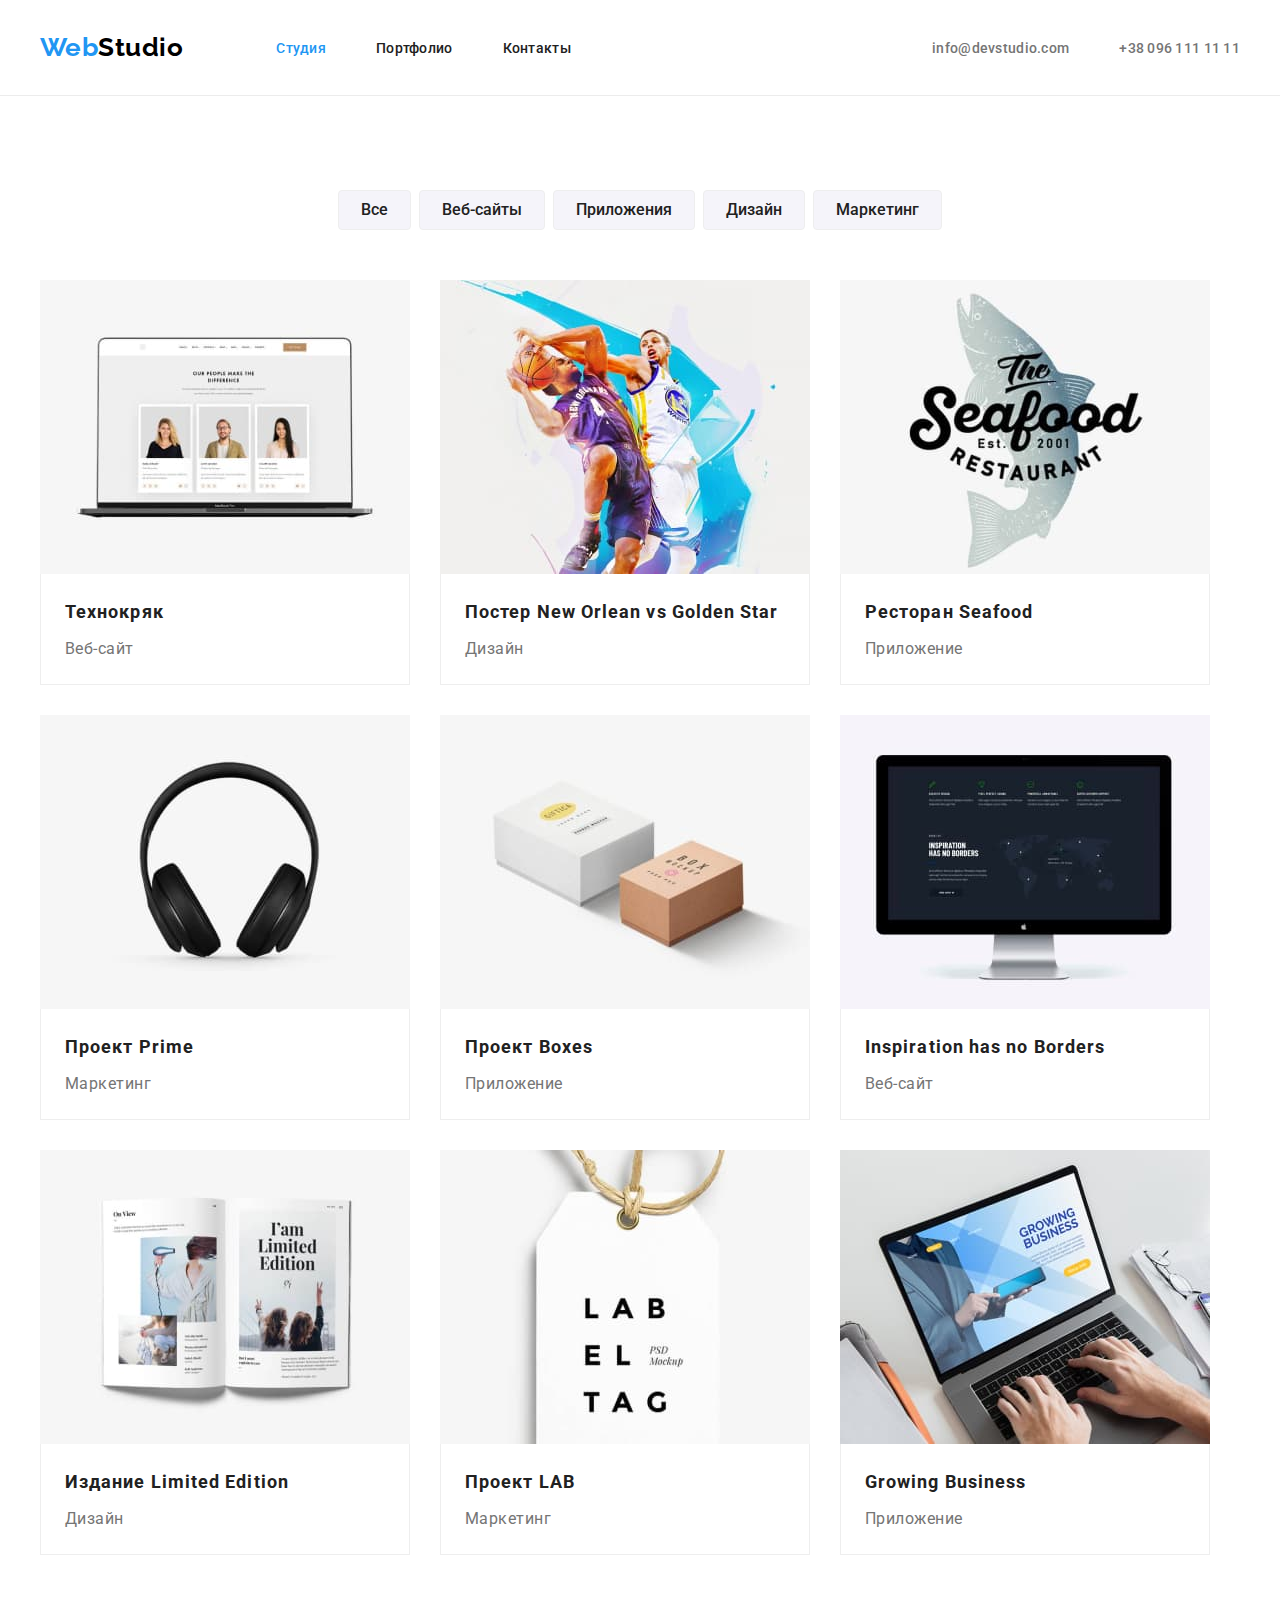
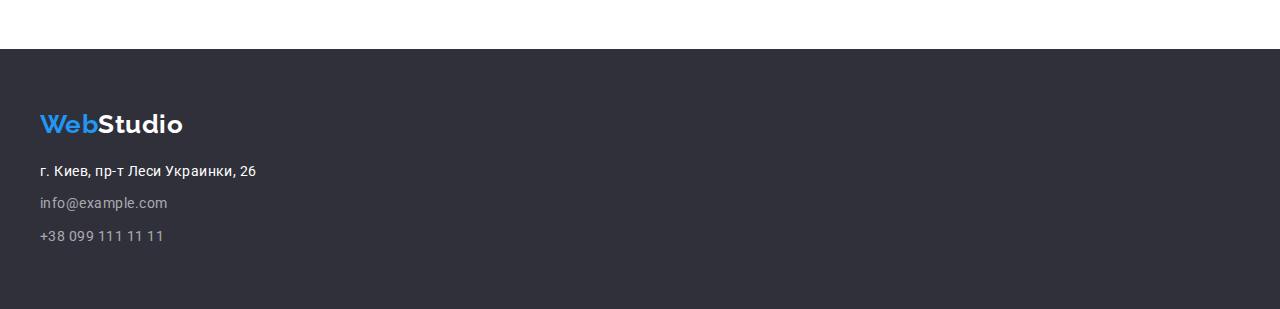
==== portfolio.html @ 452b4c38 "start" ====
<!DOCTYPE html>
<html lang="ru">

<head>
    <meta charset="UTF-8">
    <meta http-equiv="X-UA-Compatible" content="IE=edge">
    <meta name="viewport" content="width=device-width, initial-scale=1.0">
    <title>Портфолио</title>

    <link rel="preconnect" href="https://fonts.googleapis.com">
    <link rel="preconnect" href="https://fonts.gstatic.com" crossorigin>
    <link
        href="https://fonts.googleapis.com/css2?family=Oleo+Script&family=Raleway:wght@700&family=Roboto:wght@400;500;700;900&display=swap"
        rel="stylesheet">
    <link rel="stylesheet" href="https://cdnjs.cloudflare.com/ajax/libs/modern-normalize/1.1.0/modern-normalize.min.css"
        integrity="sha512-wpPYUAdjBVSE4KJnH1VR1HeZfpl1ub8YT/NKx4PuQ5NmX2tKuGu6U/JRp5y+Y8XG2tV+wKQpNHVUX03MfMFn9Q=="
        crossorigin="anonymous" referrerpolicy="no-referrer" />
    <link rel="stylesheet" href="./css/style.css" />
</head>

<body>
    <header class="header">
        <!--Навигация-->
        <div class="container-header wrapper">
            <div class="main-nav">
                <nav class="site-nav">
                    <a href="./index.html" class="header-logo link">
                        Web<span class="header-brand">Studio</span>
                    </a>
                    <ul class="header-nav list">
                        <li class="header-list">
                            <a href="./index.html" class="header-link link current">Студия</a>
                        </li>
                        <li class="header-list">
                            <a href="./portfolio.html" class="header-link link">Портфолио</a>
                        </li>
                        <li class="header-list">
                            <a href="" class="header-link">Контакты</a>
                        </li>
                    </ul>

                </nav>
            </div>

            <div class="contact-links">
                <ul class="list-link list">
                    <li class="link-item">
                        <a href="mailtu:info@devstudio.com" class="contact link" target="_blank">info@devstudio.com</a>
                    </li>
                    <li class="link-item">
                        <a href="tel:+380961111111" class="contact link">+38 096 111 11 11</a>
                    </li>
                </ul>
            </div>
        </div>
    </header>
    <main>
        <!--фильтр-->
        <section class="filter section">
            <!--<h1 class="filter-title">Портфолио</h1>-->
            <div class="wrapper">
                <ul class="filter-list list">
                    <li class="filter-item">
                        <button type="button" class="filter-buttom">Все</button>
                    </li>
                    <li class="filter-item">
                        <button type="button" class="filter-buttom">Веб-сайты</button>
                    </li>
                    <li class="filter-item">
                        <button type="button" class="filter-buttom">Приложения</button>
                    </li>
                    <li class="filter-item">
                        <button type="button" class="filter-buttom">Дизайн</button>
                    </li>
                    <li class="filter-item">
                        <button type="button" class="filter-buttom">Маркетинг</button>
                    </li>
                </ul>
               
                    <ul class="filter-img list">
                        <li class="filter-item">
                            <img class="filter-images" src="./images/tehnokrjak.jpg" alt="страничка сайта в ноутбуке"
                                width="370" height="294">
                                <div class="filter-img-text">
                            <h2 class="button-title">Технокряк</h2>
                            <p class="button-text">Веб-сайт</p>
                            </div>
                        </li>
                        <li class="filter-item">
                            <img class="filter-images" src="./images/poster.jpg" alt="два футболиста играют мячем"
                                width="370" height="294">
                                <div class="filter-img-text">
                            <h2 class="button-title">Постер New Orlean vs Golden Star</h2>
                            <p class="button-text">Дизайн</p>
                            </div>
                        </li>
                        <li class="filter-item">
                            <img class="filter-images" src="./images/restaurant.jpg" alt="логотип ресторана" width="370"
                                height="294">
                                <div class="filter-img-text">
                            <h2 class="button-title">Ресторан Seafood</h2>
                            <p class="button-text">Приложение</p>
                            </div>
                        </li>
                        <li class="filter-item">
                            <img class="filter-images" src="./images/prime.jpg" alt="наушники" width="370" height="294">
                            <div class="filter-img-text">
                            <h2 class="button-title">Проект Prime</h2>
                            <p class="button-text">Маркетинг</p>
                            </div>
                        </li>
                        <li class="filter-item">
                            <img class="filter-images" src="./images/boxes.jpg" alt="две коробочки" width="370"
                                height="294"> <div class="filter-img-text">
                            <h2 class="button-title">Проект Boxes</h2>
                            <p class="button-text">Приложение</p>
                            </div>
                        </li>
                        <li class="filter-item">
                            <img class="filter-images" src="./images/inspiration.jpg" alt="страница сайта на мониторе"
                                width="370" height="294"> <div class="filter-img-text">
                            <h2 class="button-title">Inspiration has no Borders</h2>
                            <p class="button-text">Веб-сайт</p>
                            </div>
                        </li>
                        <li class="filter-item">
                            <img class="filter-images" src="./images/editions.jpg" alt="открытый журнал" width="370"
                                height="294"> <div class="filter-img-text">
                            <h2 class="button-title">Издание Limited Edition</h2>
                            <p class="button-text">Дизайн</p>
                            </div>
                        </li>
                        <li class="filter-item">
                            <img class="filter-images" src="./images/lab.jpg" alt="лейба поэкта лаб" width="370"
                                height="294"> <div class="filter-img-text">
                            <h2 class="button-title">Проект LAB</h2>
                            <p class="button-text">Маркетинг</p>
                            </div>
                        </li>
                        <li class="filter-item">
                            <img class="filter-images" src="./images/business.jpg" alt="приложение на экране ноутбука"
                                width="370" height="294"> <div class="filter-img-text">
                            <h2 class="button-title">Growing Business</h2>
                            <p class="button-text">Приложение</p>
                            </div>
                        </li>
                    </ul>
                
            </div>
        </section>
    </main>
    <footer class="footer">
    
        <div class="wrapper">
    
            <a href="./index.html" class="footer-logo link">
                Web<span class="footer-brand">Studio</span>
            </a>
            <address>
                <ul class="footer-list list">
                    <li class="list-item">
                        <a href="https://goo.gl/maps/PEtUD6FRup9HMeJw8" class="footer-link-map link" target="_blank"
                            rel="nofollow  noopener  noreferrer"> г. Киев, пр-т Леси Украинки, 26</a>
                    </li>
                    <li class="list-item">
                        <a href="mailtu:info@example.com" class="footer-link link">info@example.com</a>
                    </li>
                    <li class="list-item">
                        <a href="tel:+380991111111" class="footer-link link">+38 099 111 11 11</a>
                    </li>
                </ul>
            </address>
        </div>
    
    </footer>
</body>

</html>
---- css/style.css ----
:root {
  --brand-color: #2196f3;
  --basc-text-color: #757575;
  --black-color: #212121;
  --wite-color: #ffffff;
  --light-black-color: #2f303a;
  --logo-text-color: #000000;
  --secondary-fill-color: #f5f4fa;
  --background-portfolio-color: #e5e5e5;
  --secondary-text-color: rgba(255, 255, 255, 0.6);
  --button-color: #188ce8;
  --button-portfolio-fill: #f5f4fa;
  --borders-line: #ececec;
  --border-line-img: #eeeeee;
  --card-set-get: 30px;
}

/*   reset  */
body {
  margin: 0px;
  color: var(--basc-text-color);
  font-family: Roboto, sans-serif;
  letter-spacing: 0.03em;
}

h1,
h2,
h3,
h4,
h5,
h6,
p {
  margin-top: 0px;
  margin-bottom: 0px;
}

ul,
ol {
  margin-top: 0px;
  margin-bottom: 0px;
  padding-left: 0px;
}

img {
  display: block;
}

.list {
  list-style-type: none;
}
.link {
  text-decoration: none;
}

/*  header  */

.wrapper {
  width: 1200px;
  padding-right: 15px;
  padding-left: 15px;
  margin-right: auto;
  margin-left: auto;
}

.section {
  padding-top: 94px;
  padding-bottom: 94px;
}

/* current */
.header-nav .header-link.current {
  color: var(--brand-color);
}
.header-list .header-link.current {
  color: var(--brand-color);
}

/* logo */
.header-logo,
.footer-logo {
  color: var(--brand-color);
  font-family: Raleway, sans-serif;
  font-weight: bold;
  font-size: 26px;
  line-height: 1.19;
}

.header-logo {
  margin-right: 93px;
}

.footer-brand {
  color: var(--wite-color);
}

.header-brand {
  color: var(--logo-text-color);
  font-family: Raleway, sans-serif;
}

/* link*/

.main-nav {
  display: flex;
  align-items: center;

  margin-right: auto;
}

.header-nav {
  display: flex;
}

.header {
  padding-top: 32px;
  padding-bottom: 32px;
  border-bottom: 1px solid #ececec;
}

.container-header {
  display: flex;
  align-items: center;
}

.header-nav .header-list:not(:last-child) {
  margin-right: 50px;
}

.contact-links {
  display: flex;
  margin-left: auto;
}

.list-link .link-item + .link-item {
  margin-left: 50px;
}

.list-link {
  display: flex;
  margin-left: auto;
}

.header-link {
  color: var(--black-color);
  text-decoration: none;
  font-weight: 500;
  font-size: 14px;
  line-height: 1.14;
  letter-spacing: 0.02em;
}

.contact {
  color: inherit;
  list-style-type: none;
  font-weight: 500;
  font-size: 14px;
  line-height: 16px;
  letter-spacing: 0.02em;
}

.site-nav {
  display: flex;
  align-items: center;
}

.header-link:hover,
.header-link:focus,
.header-link:active,
.contact:hover,
.contact:focus {
  color: var(--brand-color);
}

/* team  */

/*button*/
.button {
  font-family: inherit;
  color: var(--wite-color);
  background-color: var(--brand-color);
  cursor: pointer;
  font-weight: 700;
  font-size: 16px;
  line-height: 1.87;
  letter-spacing: 0.06em;
  display: inline-block;
  border-radius: 4px;
  padding: 10px 20px;
  min-width: 200px;
  text-align: center;
}

.button:hover {
  background-color: var(--button-color);
}
/*hero*/
.hero-title {
  margin-top: 0px;
  margin-bottom: 30px;

  color: var(--wite-color);
  font-style: normal;
  text-transform: uppercase;
  font-weight: 900;
  font-size: 44px;
  line-height: 1.36;
  letter-spacing: 0.06em;
}

.hero {
  text-align: center;
  padding-top: 200px;
  padding-bottom: 200px;
  background-color: var(--light-black-color);
}

/* publicity */

.publicity-caption {
  margin-top: 0px;
  margin-bottom: 10px;
  color: var(--black-color);
  text-transform: uppercase;
  font-weight: 700;
  font-size: 14px;
  line-height: 1.14;
}

.publicity-text {
  color: var(--basc-text-color);
  font-weight: 400;
  font-size: 14px;
  line-height: 1.71;
  margin-top: 0px;
  box-sizing: border-box;
}

.publicity-list .publicity-item {
  flex-basis: calc(100%-4 * 30 / 4);
}

.publicity-list {
  display: flex;
  justify-content: space-between;
}
.publicity-item:not(:last-child) {
  margin-right: 30px;
}
.publicity-item {
  width: 270px;
}

.publicity .publicity-list {
  margin-left: auto;
  margin-right: auto;
}

.works-images {
  display: flex;
  justify-content: space-between;
}

.works {
  padding-top: 0px;
}

.work-item {
  flex-basis: calc(100%-3 * 30px / 3);
}

/* team */

.works-title,
.team-title {
  margin-top: 0px;
  margin-bottom: 50px;
  color: var(--black-color);
  font-weight: 700;
  font-size: 36px;
  line-height: 1.17;
  text-align: center;
}

.team {
  background-color: var(--secondary-fill-color);
}

.team-list {
  display: flex;
  flex-wrap: wrap;
  margin-left: -30px;
}

.team-images:not(:nth-child(4n)) {
  margin-right: 30px;
}
.team-images:not(:nth-last-child(-n + 4)) {
  margin-bottom: 30px;
}

.team-images {
  border-radius: 0px 0px 4px 4px;
  box-shadow: 0px 1px 3px rgba(0, 0, 0, 0.12), 0px 1px 1px rgba(0, 0, 0, 0.14),
    0px 2px 1px rgba(0, 0, 0, 0.2);
  background-color: var(--wite-color);
  margin-right: 30px;
  flex-basis: calc(100%-4 * 30px) / 4;
}

.team-img {
  margin-top: 0px;
}

.team-imagest-text {
  padding-top: 30px;
  padding-bottom: 30px;
}

.team-item {
  margin-top: 0px;
  margin-bottom: 10px;
  color: var(--black-color);
  font-weight: 500;
  font-size: 16px;
  line-height: 1.19;
  text-align: center;
}

.team-text {
  font-weight: 400;
  font-size: 16px;
  line-height: 1.19;
  text-align: center;
}

/* footer */

.footer {
  padding-top: 60px;
  padding-bottom: 60px;
  background-color: var(--light-black-color);
  color: var(--wite-color);
}

.footer-link {
  color: var(--secondary-text-color);
  text-decoration: none;
  font-weight: 400;
  font-size: 14px;
  line-height: 1.71;
}

.footer-list {
  font-style: normal;
}

.list-item:not(:last-child) {
  margin-bottom: 9px;
}

.footer-logo {
  display: block;
  margin-bottom: 20px;
}

.footer-link-map {
  color: var(--wite-color);
  text-decoration: none;
  font-weight: 400;
  font-size: 14px;
  line-height: 1.71;
}

.footer-link-map:focus,
.footer-link-map:hover,
.footer-link:hover,
.footer-link:focus {
  color: var(--brand-color);
}

/* buttons */

.filter-buttom {
  display: inline-block;
  border: 1px solid #eeeeee;
  border-radius: 4px;
  padding: 6px 22px;
  background-color: var(--button-portfolio-fill);
  color: var(--black-color);
  cursor: pointer;
  font-family: inherit;
  font-weight: 500;
  font-size: 16px;
  line-height: 1.62;
}

.filter-buttom:hover {
  background-color: var(--brand-color);
  color: var(--wite-color);
}

.filter-list {
  display: flex;
  justify-content: center;
  margin-bottom: 50px;
}

.filter-list .filter-item + .filter-item {
  margin-left: 8px;
}

.filter-item {
  background-color: var(--wite-color);
}

.filter-img-text {
  padding: 20px 24px;
  border-left: 1px solid var(--border-line-img);
  border-bottom: 1px solid var(--border-line-img);
  border-right: 1px solid var(--border-line-img);
}

.filter-img {
  display: flex;
  flex-wrap: wrap;
}

.filter-img > .filter-item:not(:nth-child(3n)) {
  margin-right: 30px;
}

.filter-img > .filter-item:not(:nth-last-child(-n + 3)) {
  margin-bottom: 30px;
}

.filter-img > .filter-item {
  flex-basis: calc(100%-3 * 30) / 3;
}

.button-title {
  color: var(--black-color);
  font-weight: 700;
  font-size: 18px;
  line-height: 2;
  letter-spacing: 0.06em;
  margin-bottom: 4px;
}

.button-text {
  font-weight: 400;
  font-size: 16px;
  line-height: 1.87;
}
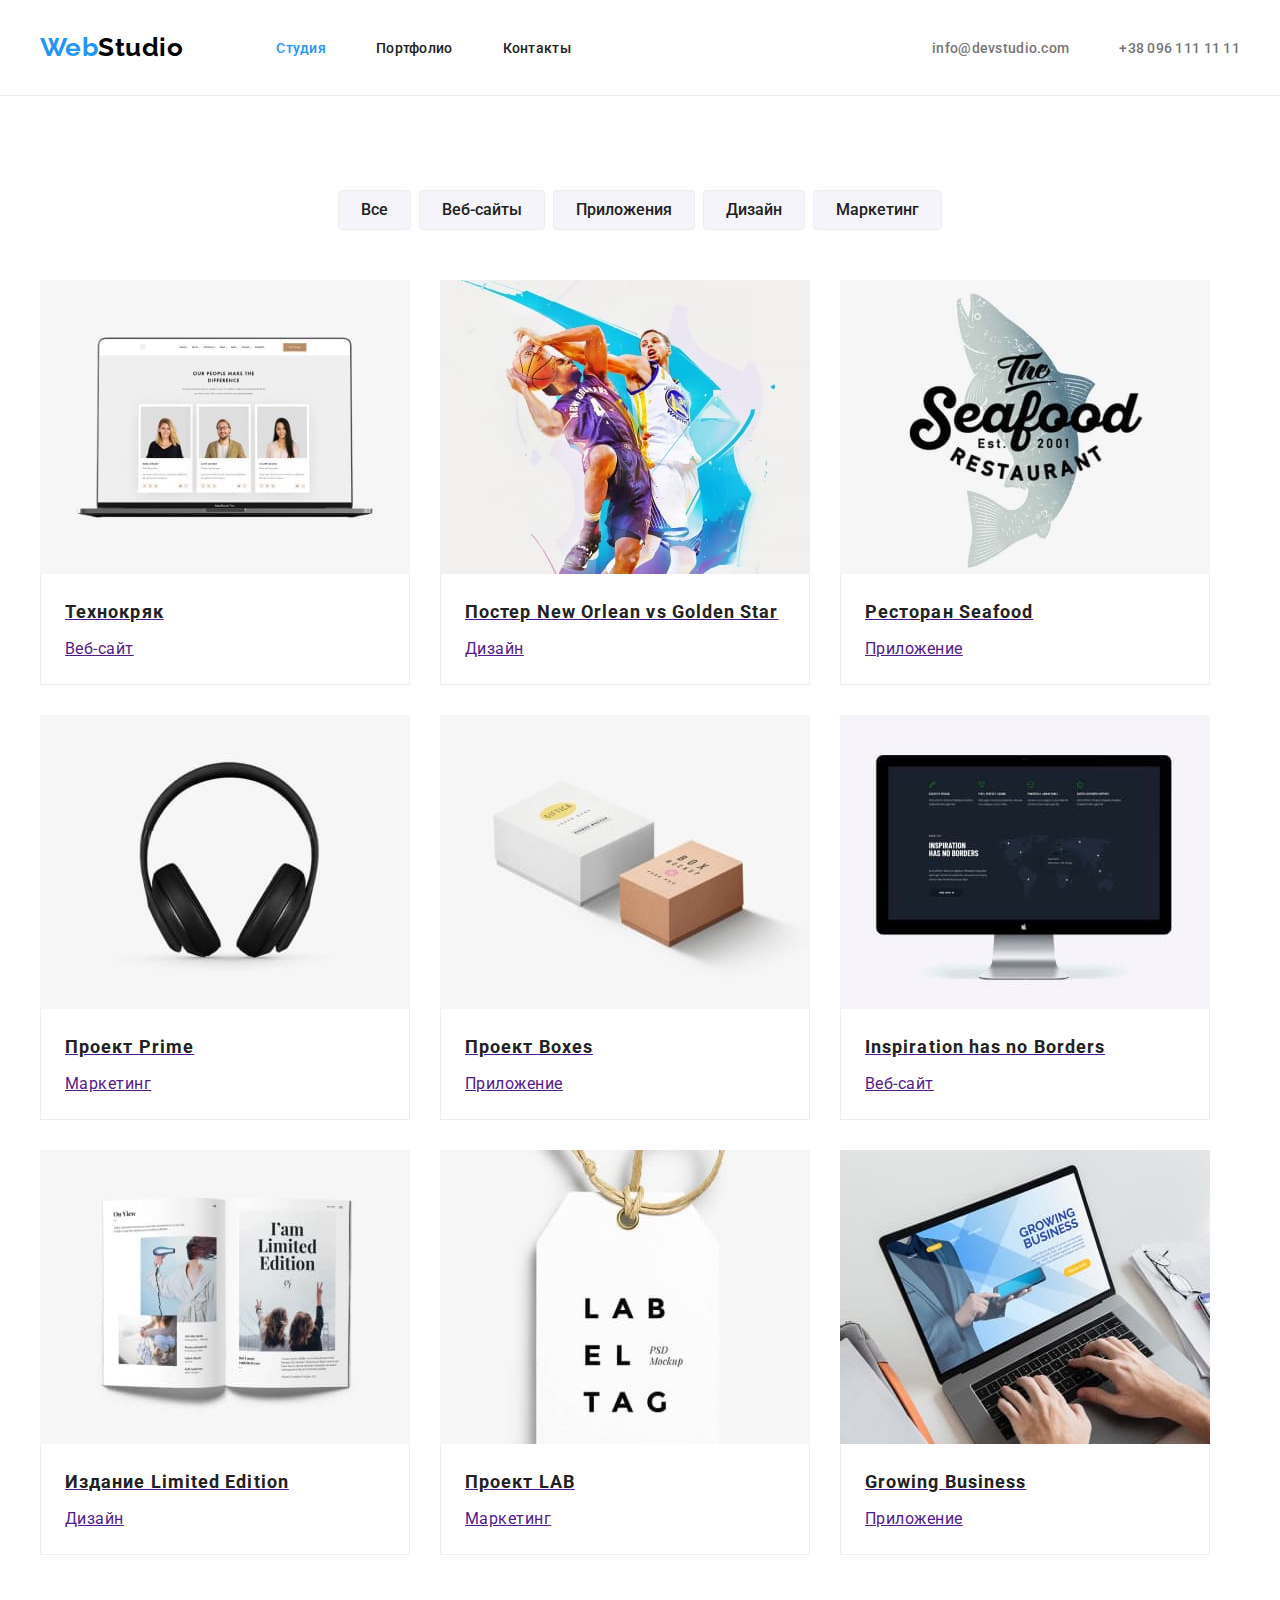
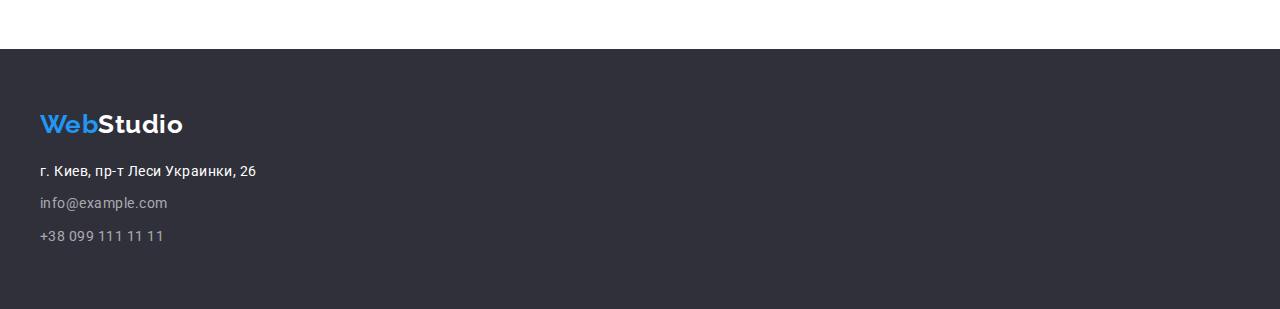
==== commit 99ac8fd5: "add" ====
--- a/portfolio.html
+++ b/portfolio.html
@@ -79,70 +79,88 @@
                
                     <ul class="filter-img list">
                         <li class="filter-item">
+                            <a href="" class="flt-imail">
                             <img class="filter-images" src="./images/tehnokrjak.jpg" alt="страничка сайта в ноутбуке"
                                 width="370" height="294">
                                 <div class="filter-img-text">
                             <h2 class="button-title">Технокряк</h2>
                             <p class="button-text">Веб-сайт</p>
                             </div>
+                            </a>
                         </li>
                         <li class="filter-item">
+                            <a href="" class="flt-imail">
                             <img class="filter-images" src="./images/poster.jpg" alt="два футболиста играют мячем"
                                 width="370" height="294">
                                 <div class="filter-img-text">
                             <h2 class="button-title">Постер New Orlean vs Golden Star</h2>
                             <p class="button-text">Дизайн</p>
                             </div>
+                            </a>
                         </li>
                         <li class="filter-item">
+                            <a href="" class="flt-imail">
                             <img class="filter-images" src="./images/restaurant.jpg" alt="логотип ресторана" width="370"
                                 height="294">
                                 <div class="filter-img-text">
                             <h2 class="button-title">Ресторан Seafood</h2>
                             <p class="button-text">Приложение</p>
                             </div>
+                            </a>
                         </li>
                         <li class="filter-item">
+                            <a href="" class="flt-imail">
                             <img class="filter-images" src="./images/prime.jpg" alt="наушники" width="370" height="294">
                             <div class="filter-img-text">
                             <h2 class="button-title">Проект Prime</h2>
                             <p class="button-text">Маркетинг</p>
                             </div>
+                            </a>
                         </li>
                         <li class="filter-item">
+                            <a href="" class="flt-imail">
                             <img class="filter-images" src="./images/boxes.jpg" alt="две коробочки" width="370"
                                 height="294"> <div class="filter-img-text">
                             <h2 class="button-title">Проект Boxes</h2>
                             <p class="button-text">Приложение</p>
                             </div>
+                            </a>
                         </li>
                         <li class="filter-item">
+                            <a href="" class="flt-imail">
                             <img class="filter-images" src="./images/inspiration.jpg" alt="страница сайта на мониторе"
                                 width="370" height="294"> <div class="filter-img-text">
                             <h2 class="button-title">Inspiration has no Borders</h2>
                             <p class="button-text">Веб-сайт</p>
                             </div>
+                            </a>
                         </li>
                         <li class="filter-item">
+                            <a href="" class="flt-imail">
                             <img class="filter-images" src="./images/editions.jpg" alt="открытый журнал" width="370"
                                 height="294"> <div class="filter-img-text">
                             <h2 class="button-title">Издание Limited Edition</h2>
                             <p class="button-text">Дизайн</p>
                             </div>
+                            </a>
                         </li>
                         <li class="filter-item">
+                            <a href="" class="flt-imail">
                             <img class="filter-images" src="./images/lab.jpg" alt="лейба поэкта лаб" width="370"
                                 height="294"> <div class="filter-img-text">
                             <h2 class="button-title">Проект LAB</h2>
                             <p class="button-text">Маркетинг</p>
                             </div>
+                            </a>
                         </li>
                         <li class="filter-item">
+                            <a href="" class="flt-imail">
                             <img class="filter-images" src="./images/business.jpg" alt="приложение на экране ноутбука"
                                 width="370" height="294"> <div class="filter-img-text">
                             <h2 class="button-title">Growing Business</h2>
                             <p class="button-text">Приложение</p>
                             </div>
+                            </a>
                         </li>
                     </ul>
                 
--- a/css/style.css
+++ b/css/style.css
@@ -13,6 +13,9 @@
   --borders-line: #ececec;
   --border-line-img: #eeeeee;
   --card-set-get: 30px;
+  --img-overlay-color: rgba(47, 48, 58, 0.4);
+  --hero-bg-color: #c4c4c4;
+  --border-klient-color: rgba(175, 177, 184, 1);
 }
 
 /*   reset  */
@@ -51,8 +54,17 @@
 .link {
   text-decoration: none;
 }
-
-/*  header  */
+/* Скрытый заголовок */
+.visually-hidden {
+  position: absolute;
+  width: 1px;
+  height: 1px;
+  margin: -1px;
+  padding: 0;
+  overflow: hidden;
+  border: 0;
+  clip: rect(0 0 0 0);
+}
 
 .wrapper {
   width: 1200px;
@@ -66,6 +78,7 @@
   padding-top: 94px;
   padding-bottom: 94px;
 }
+/*  header  */
 
 /* current */
 .header-nav .header-link.current {
@@ -133,6 +146,25 @@
 
 .list-link .link-item + .link-item {
   margin-left: 50px;
+}
+
+.link-icon {
+  fill: var(--basc-text-color);
+  margin-right: 10px;
+}
+
+.contact:hover .link-icon {
+  fill: var(--brand-color);
+}
+
+.imail {
+  width: 16px;
+  height: 12px;
+}
+
+.smartphone {
+  width: 10px;
+  height: 16px;
 }
 
 .list-link {
@@ -214,6 +246,21 @@
   background-color: var(--light-black-color);
 }
 
+.background {
+  height: 600px;
+  max-width: 1600px;
+  margin-left: auto;
+  margin-right: auto;
+  background-color: var(--hero-bg-color);
+  background-image: linear-gradient(
+      var(--img-overlay-color),
+      var(--img-overlay-color)
+    ),
+    url("../images/background-img.jpg");
+  background-repeat: no-repeat;
+  background-size: cover;
+}
+
 /* publicity */
 
 .publicity-caption {
@@ -241,8 +288,16 @@
 
 .publicity-list {
   display: flex;
+
   justify-content: space-between;
 }
+
+.publicity-list .publicity-item {
+  display: inline-block;
+  width: 270px;
+  height: 120px;
+}
+
 .publicity-item:not(:last-child) {
   margin-right: 30px;
 }
@@ -255,6 +310,11 @@
   margin-right: auto;
 }
 
+.publicity-icon {
+  max-width: 70px;
+  max-height: 70px;
+}
+
 .works-images {
   display: flex;
   justify-content: space-between;
@@ -271,6 +331,7 @@
 /* team */
 
 .works-title,
+.klients-title,
 .team-title {
   margin-top: 0px;
   margin-bottom: 50px;
@@ -325,12 +386,26 @@
   line-height: 1.19;
   text-align: center;
 }
+.team-contacts {
+  display: flex;
+  justify-content: center;
+}
 
 .team-text {
   font-weight: 400;
   font-size: 16px;
   line-height: 1.19;
   text-align: center;
+  margin-bottom: 16px;
+}
+
+.team-contact {
+  display: flex;
+  background-position: 50% 50%;
+}
+
+.team-contact:not(:last-child) {
+  margin-right: 16px;
 }
 
 /* footer */
@@ -361,6 +436,10 @@
 .footer-logo {
   display: block;
   margin-bottom: 20px;
+}
+.footer-imail {
+  display: flex;
+  align-items: baseline;
 }
 
 .footer-link-map {
@@ -420,6 +499,11 @@
   border-right: 1px solid var(--border-line-img);
 }
 
+.filter-img > .filter-item:hover {
+  box-shadow: 0px 1px 1px rgba(0, 0, 0, 0.12), 0px 4px 4px rgba(0, 0, 0, 0.06),
+    1px 4px 6px rgba(0, 0, 0, 0.16);
+}
+
 .filter-img {
   display: flex;
   flex-wrap: wrap;
@@ -451,3 +535,84 @@
   font-size: 16px;
   line-height: 1.87;
 }
+.klients-list {
+  display: flex;
+  margin-left: -30px;
+}
+.btn {
+  display: flex;
+  border: 1px solid var(--border-klient-color);
+  border-radius: 4px;
+  padding: 16px 32px;
+  color: var(--black-color);
+  cursor: pointer;
+  margin-right: 30px;
+}
+
+.btn:hover,
+.btn:focus {
+  border: 1px solid var(--brand-color);
+  color: var(--brand-color);
+}
+
+.communication {
+  display: flex;
+  background-position: center;
+  margin: auto auto;
+  width: 44px;
+  height: 44px;
+  cursor: pointer;
+  border: 1px solid transparent;
+  fill: currentColor;
+}
+
+.communication:focus,
+.communication:hover {
+  border: 1px solid black;
+  border-radius: 50%;
+  fill: var(--wite-color);
+}
+.team-imail {
+  display: flex;
+  width: 20px;
+  height: 20px;
+  background-repeat: no-repeat;
+  background-size: contain;
+}
+
+.klients-list {
+  display: flex;
+}
+
+.btn-klient {
+  display: flex;
+  cursor: pointer;
+  width: 170px;
+  height: 92;
+  border: 1px solid var(--border-klient-color);
+  border-radius: 4px;
+}
+
+.btn-klient:hover,
+.btn-klient:focus {
+  color: var(--brand-color);
+  border-color: var(--brand-color);
+}
+
+.communication-imail {
+  display: flex;
+  width: 106px;
+  height: 60px;
+  fill: var(--border-klient-color);
+  background-repeat: no-repeat;
+  background-size: contain;
+}
+
+.communication-imail:focus,
+.communication-imail:hover {
+  fill: var(--brand-color);
+}
+
+.relations {
+  display: flex;
+}
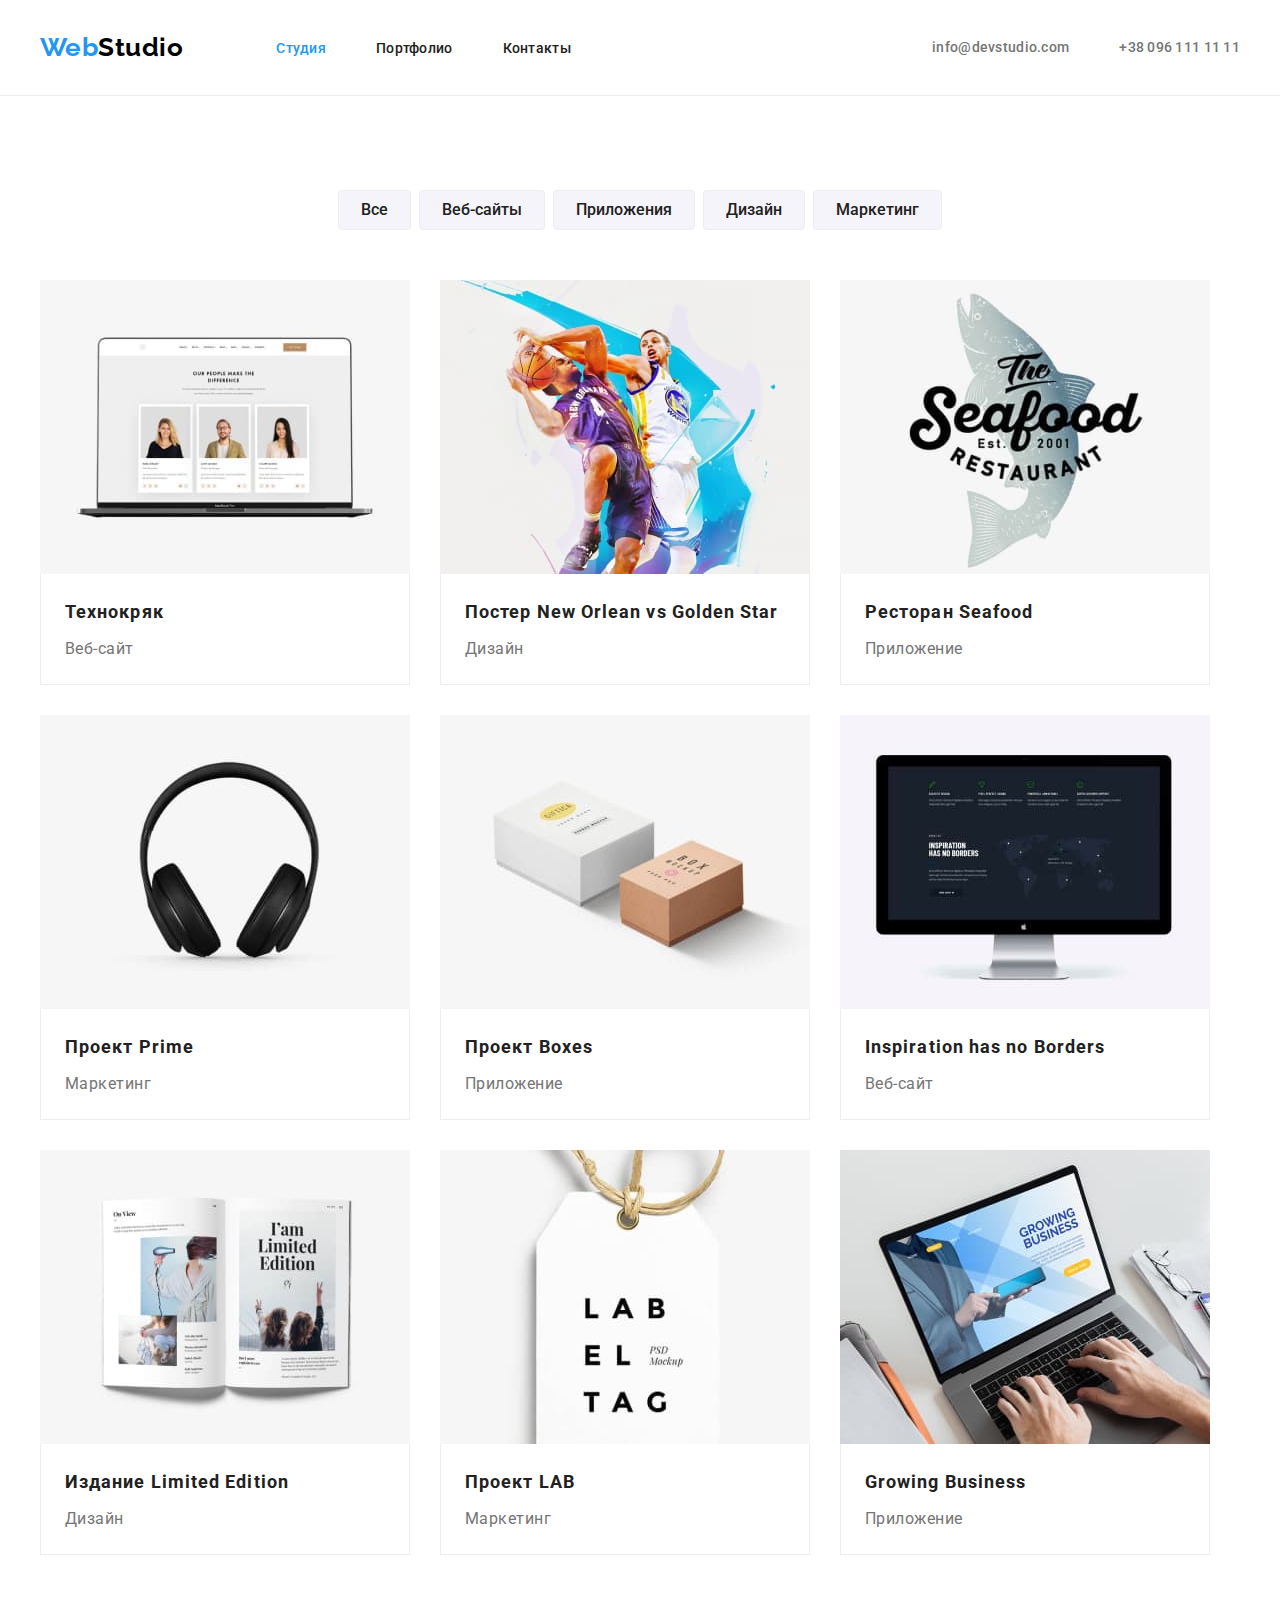
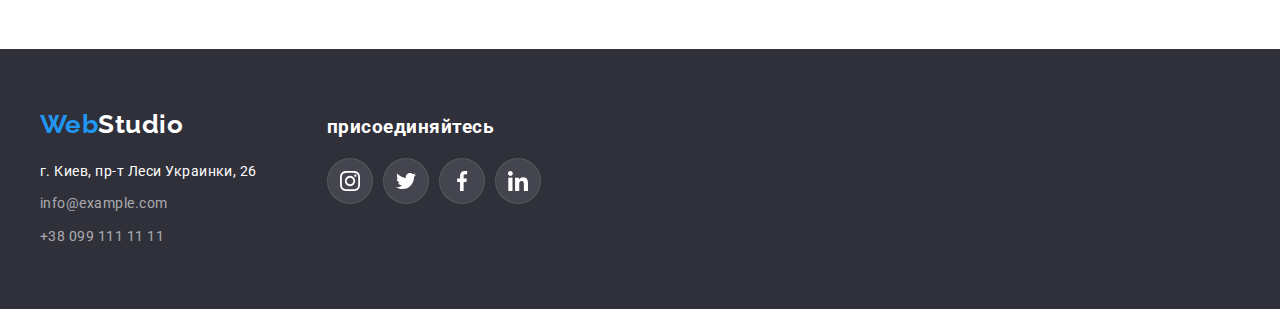
==== commit d6b9f2d2: "deletes some mistaces" ====
--- a/portfolio.html
+++ b/portfolio.html
@@ -57,7 +57,7 @@
     <main>
         <!--фильтр-->
         <section class="filter section">
-            <!--<h1 class="filter-title">Портфолио</h1>-->
+           <h1 class="filter-title visually-hidden">Портфолио</h1>
             <div class="wrapper">
                 <ul class="filter-list list">
                     <li class="filter-item">
@@ -79,7 +79,7 @@
                
                     <ul class="filter-img list">
                         <li class="filter-item">
-                            <a href="" class="flt-imail">
+                            <a href="" class="flt-imail link">
                             <img class="filter-images" src="./images/tehnokrjak.jpg" alt="страничка сайта в ноутбуке"
                                 width="370" height="294">
                                 <div class="filter-img-text">
@@ -89,7 +89,7 @@
                             </a>
                         </li>
                         <li class="filter-item">
-                            <a href="" class="flt-imail">
+                            <a href="" class="flt-imail link">
                             <img class="filter-images" src="./images/poster.jpg" alt="два футболиста играют мячем"
                                 width="370" height="294">
                                 <div class="filter-img-text">
@@ -99,7 +99,7 @@
                             </a>
                         </li>
                         <li class="filter-item">
-                            <a href="" class="flt-imail">
+                            <a href="" class="flt-imail link">
                             <img class="filter-images" src="./images/restaurant.jpg" alt="логотип ресторана" width="370"
                                 height="294">
                                 <div class="filter-img-text">
@@ -109,7 +109,7 @@
                             </a>
                         </li>
                         <li class="filter-item">
-                            <a href="" class="flt-imail">
+                            <a href="" class="flt-imail link">
                             <img class="filter-images" src="./images/prime.jpg" alt="наушники" width="370" height="294">
                             <div class="filter-img-text">
                             <h2 class="button-title">Проект Prime</h2>
@@ -118,7 +118,7 @@
                             </a>
                         </li>
                         <li class="filter-item">
-                            <a href="" class="flt-imail">
+                            <a href="" class="flt-imail link">
                             <img class="filter-images" src="./images/boxes.jpg" alt="две коробочки" width="370"
                                 height="294"> <div class="filter-img-text">
                             <h2 class="button-title">Проект Boxes</h2>
@@ -127,7 +127,7 @@
                             </a>
                         </li>
                         <li class="filter-item">
-                            <a href="" class="flt-imail">
+                            <a href="" class="flt-imail link">
                             <img class="filter-images" src="./images/inspiration.jpg" alt="страница сайта на мониторе"
                                 width="370" height="294"> <div class="filter-img-text">
                             <h2 class="button-title">Inspiration has no Borders</h2>
@@ -136,7 +136,7 @@
                             </a>
                         </li>
                         <li class="filter-item">
-                            <a href="" class="flt-imail">
+                            <a href="" class="flt-imail link">
                             <img class="filter-images" src="./images/editions.jpg" alt="открытый журнал" width="370"
                                 height="294"> <div class="filter-img-text">
                             <h2 class="button-title">Издание Limited Edition</h2>
@@ -145,7 +145,7 @@
                             </a>
                         </li>
                         <li class="filter-item">
-                            <a href="" class="flt-imail">
+                            <a href="" class="flt-imail link">
                             <img class="filter-images" src="./images/lab.jpg" alt="лейба поэкта лаб" width="370"
                                 height="294"> <div class="filter-img-text">
                             <h2 class="button-title">Проект LAB</h2>
@@ -154,7 +154,7 @@
                             </a>
                         </li>
                         <li class="filter-item">
-                            <a href="" class="flt-imail">
+                            <a href="" class="flt-imail link">
                             <img class="filter-images" src="./images/business.jpg" alt="приложение на экране ноутбука"
                                 width="370" height="294"> <div class="filter-img-text">
                             <h2 class="button-title">Growing Business</h2>
@@ -169,25 +169,59 @@
     </main>
     <footer class="footer">
     
-        <div class="wrapper">
-    
-            <a href="./index.html" class="footer-logo link">
-                Web<span class="footer-brand">Studio</span>
-            </a>
-            <address>
-                <ul class="footer-list list">
-                    <li class="list-item">
-                        <a href="https://goo.gl/maps/PEtUD6FRup9HMeJw8" class="footer-link-map link" target="_blank"
-                            rel="nofollow  noopener  noreferrer"> г. Киев, пр-т Леси Украинки, 26</a>
-                    </li>
-                    <li class="list-item">
-                        <a href="mailtu:info@example.com" class="footer-link link">info@example.com</a>
-                    </li>
-                    <li class="list-item">
-                        <a href="tel:+380991111111" class="footer-link link">+38 099 111 11 11</a>
-                    </li>
-                </ul>
-            </address>
+        <div class="wrapper relations">
+            <div class="footer-relations">
+                <a href="./index.html" class="footer-logo link">
+                    Web<span class="footer-brand">Studio</span>
+                </a>
+                <address>
+                    <ul class="footer-list list">
+                        <li class="list-item">
+                            <a href="https://goo.gl/maps/PEtUD6FRup9HMeJw8" class="footer-link-map link" target="_blank"
+                                rel="nofollow  noopener  noreferrer"> г. Киев, пр-т Леси Украинки, 26</a>
+                        </li>
+                        <li class="list-item">
+                            <a href="mailtu:info@example.com" class="footer-link link">info@example.com</a>
+                        </li>
+                        <li class="list-item">
+                            <a href="tel:+380991111111" class="footer-link link">+38 099 111 11 11</a>
+                        </li>
+                    </ul>
+                </address>
+            </div>
+            <div class="footer-div">
+                <h3 class="footer-headline">присоединяйтесь</h2>
+                    <ul class="footer-imail list">
+                        <li class="footer-imail-li">
+                            <a href="" class="ftr-imail-link">
+                                <svg class="ftr-imail-svg">
+                                    <use href="./images/sprite.svg#icon-instagram"></use>
+                                </svg>
+                            </a>
+                        </li>
+                        <li class="footer-imail-li">
+                            <a href="" class="ftr-imail-link">
+                                <svg class="ftr-imail-svg">
+                                    <use href="./images/sprite.svg#icon-twitter"></use>
+                                </svg>
+                            </a>
+                        </li>
+                        <li class="footer-imail-li">
+                            <a href="" class="ftr-imail-link">
+                                <svg class="ftr-imail-svg">
+                                    <use href="./images/sprite.svg#icon-facebook"></use>
+                                </svg>
+                            </a>
+                        </li>
+                        <li class="footer-imail-li">
+                            <a href="" class="ftr-imail-link">
+                                <svg class="ftr-imail-svg">
+                                    <use href="./images/sprite.svg#icon-linkedin"></use>
+                                </svg>
+                            </a>
+                        </li>
+                    </ul>
+            </div>
         </div>
     
     </footer>
--- a/css/style.css
+++ b/css/style.css
@@ -16,6 +16,7 @@
   --img-overlay-color: rgba(47, 48, 58, 0.4);
   --hero-bg-color: #c4c4c4;
   --border-klient-color: rgba(175, 177, 184, 1);
+  --link-color-in-footer: rgba(255, 255, 255, 0.1);
 }
 
 /*   reset  */
@@ -78,7 +79,7 @@
   padding-top: 94px;
   padding-bottom: 94px;
 }
-/*  header  */
+/*  header start */
 
 /* current */
 .header-nav .header-link.current {
@@ -152,7 +153,7 @@
   fill: var(--basc-text-color);
   margin-right: 10px;
 }
-
+.contact:focus .link-icon,
 .contact:hover .link-icon {
   fill: var(--brand-color);
 }
@@ -182,6 +183,8 @@
 }
 
 .contact {
+  display: flex;
+  align-items: center;
   color: inherit;
   list-style-type: none;
   font-weight: 500;
@@ -203,8 +206,43 @@
   color: var(--brand-color);
 }
 
-/* team  */
-
+/*header finish */
+
+/*hero start*/
+.hero-title {
+  margin-top: 0px;
+  margin-bottom: 30px;
+
+  color: var(--wite-color);
+  font-style: normal;
+  text-transform: uppercase;
+  font-weight: 900;
+  font-size: 44px;
+  line-height: 1.36;
+  letter-spacing: 0.06em;
+}
+
+.hero {
+  text-align: center;
+  padding-top: 200px;
+  padding-bottom: 200px;
+  background-color: var(--light-black-color);
+}
+
+.background {
+  height: 600px;
+  max-width: 1600px;
+  margin-left: auto;
+  margin-right: auto;
+  background-color: var(--hero-bg-color);
+  background-image: linear-gradient(
+      var(--img-overlay-color),
+      var(--img-overlay-color)
+    ),
+    url("../images/background-Img.jpg");
+  background-repeat: no-repeat;
+  background-size: cover;
+}
 /*button*/
 .button {
   font-family: inherit;
@@ -225,43 +263,9 @@
 .button:hover {
   background-color: var(--button-color);
 }
-/*hero*/
-.hero-title {
-  margin-top: 0px;
-  margin-bottom: 30px;
-
-  color: var(--wite-color);
-  font-style: normal;
-  text-transform: uppercase;
-  font-weight: 900;
-  font-size: 44px;
-  line-height: 1.36;
-  letter-spacing: 0.06em;
-}
-
-.hero {
-  text-align: center;
-  padding-top: 200px;
-  padding-bottom: 200px;
-  background-color: var(--light-black-color);
-}
-
-.background {
-  height: 600px;
-  max-width: 1600px;
-  margin-left: auto;
-  margin-right: auto;
-  background-color: var(--hero-bg-color);
-  background-image: linear-gradient(
-      var(--img-overlay-color),
-      var(--img-overlay-color)
-    ),
-    url("../images/background-img.jpg");
-  background-repeat: no-repeat;
-  background-size: cover;
-}
-
-/* publicity */
+/* hero finish */
+
+/* publicity start*/
 
 .publicity-caption {
   margin-top: 0px;
@@ -286,6 +290,16 @@
   flex-basis: calc(100%-4 * 30 / 4);
 }
 
+.publicity-svg {
+  display: flex;
+  justify-content: center;
+  align-items: center;
+
+  height: 120px;
+  background-color: var(--button-portfolio-fill);
+  margin-bottom: 30px;
+}
+
 .publicity-list {
   display: flex;
 
@@ -295,7 +309,6 @@
 .publicity-list .publicity-item {
   display: inline-block;
   width: 270px;
-  height: 120px;
 }
 
 .publicity-item:not(:last-child) {
@@ -311,9 +324,12 @@
 }
 
 .publicity-icon {
-  max-width: 70px;
-  max-height: 70px;
-}
+  width: 70px;
+  height: 70px;
+}
+/* publicity finish */
+
+/*  works start */
 
 .works-images {
   display: flex;
@@ -328,7 +344,7 @@
   flex-basis: calc(100%-3 * 30px / 3);
 }
 
-/* team */
+/* works finish */
 
 .works-title,
 .klients-title,
@@ -341,7 +357,7 @@
   line-height: 1.17;
   text-align: center;
 }
-
+/* team  start*/
 .team {
   background-color: var(--secondary-fill-color);
 }
@@ -371,7 +387,12 @@
 .team-img {
   margin-top: 0px;
 }
-
+.team-imail {
+  display: flex;
+  width: 20px;
+  height: 20px;
+  fill: currentColor;
+}
 .team-imagest-text {
   padding-top: 30px;
   padding-bottom: 30px;
@@ -399,16 +420,75 @@
   margin-bottom: 16px;
 }
 
-.team-contact {
-  display: flex;
-  background-position: 50% 50%;
-}
-
 .team-contact:not(:last-child) {
-  margin-right: 16px;
-}
-
-/* footer */
+  margin-right: 8px;
+}
+
+.communication {
+  display: flex;
+  width: 44px;
+  height: 44px;
+  cursor: pointer;
+  border: 1px solid transparent;
+  color: var(--border-klient-color);
+  justify-content: center;
+  align-items: center;
+}
+
+.communication:focus,
+.communication:hover {
+  color: var(--wite-color);
+  background-color: var(--brand-color);
+  border-radius: 50%;
+}
+/* tean finish */
+
+/* klients start */
+
+.klients-list {
+  display: flex;
+  margin-left: -30px;
+}
+.btn {
+  width: 170px;
+  height: 92px;
+}
+
+.btn:not(:last-child) {
+  margin-right: 30px;
+}
+
+.btn-klient:hover,
+.btn-klient:focus {
+  border: 1px solid var(--brand-color);
+  fill: var(--brand-color);
+}
+.btn-klient .communication-imail:hover,
+.btn-klient .communication-imail:focus {
+  fill: var(--brand-color);
+}
+.btn-klient {
+  padding: 16px 32px;
+  display: flex;
+  width: 100%;
+  height: 100%;
+  border: 1px solid var(--border-klient-color);
+  border-radius: 4px;
+  background-position: center;
+  color: var(--border-klient-color);
+}
+.communication-imail {
+  display: flex;
+  width: 106px;
+  height: 60px;
+  fill: var(--border-klient-color);
+  background-repeat: no-repeat;
+  background-size: contain;
+}
+
+/* klients finish */
+
+/* footer start*/
 
 .footer {
   padding-top: 60px;
@@ -437,9 +517,22 @@
   display: block;
   margin-bottom: 20px;
 }
+
+.relations {
+  display: flex;
+  align-items: baseline;
+}
+.footer-relations {
+  margin-right: 70px;
+}
+
+.footer-imail-li:not(:last-child) {
+  margin-right: 10px;
+}
+
 .footer-imail {
   display: flex;
-  align-items: baseline;
+  margin-top: 20px;
 }
 
 .footer-link-map {
@@ -456,7 +549,81 @@
 .footer-link:focus {
   color: var(--brand-color);
 }
-
+.ftr-imail-link {
+  display: flex;
+  background-position: center;
+  width: 44px;
+  height: 44px;
+  cursor: pointer;
+  border: 1px solid var(--link-color-in-footer);
+  border-radius: 50%;
+
+  background-color: var(--link-color-in-footer);
+  justify-content: center;
+  align-items: center;
+}
+
+.ftr-imail-svg {
+  display: flex;
+  width: 20px;
+  height: 20px;
+  fill: var(--wite-color);
+}
+
+.ftr-imail-link:hover,
+.ftr-imail-link:focus {
+  background-color: var(--brand-color);
+  border-radius: 50%;
+}
+/*footer finish */
+
+/* portfolio carts */
+
+.button-title {
+  color: var(--black-color);
+  font-weight: 700;
+  font-size: 18px;
+  line-height: 2;
+  letter-spacing: 0.06em;
+  margin-bottom: 4px;
+}
+
+.button-text {
+  font-weight: 400;
+  font-size: 16px;
+  line-height: 1.87;
+  color: var(--basc-text-color);
+}
+
+.filter-img-text {
+  padding: 20px 24px;
+  border-left: 1px solid var(--border-line-img);
+  border-bottom: 1px solid var(--border-line-img);
+  border-right: 1px solid var(--border-line-img);
+}
+
+.filter-img > .filter-item:hover,
+.filter-img > .filter-item:focus {
+  box-shadow: 0px 1px 1px rgba(0, 0, 0, 0.12), 0px 4px 4px rgba(0, 0, 0, 0.06),
+    1px 4px 6px rgba(0, 0, 0, 0.16);
+}
+
+.filter-img {
+  display: flex;
+  flex-wrap: wrap;
+}
+
+.filter-img > .filter-item:not(:nth-child(3n)) {
+  margin-right: 30px;
+}
+
+.filter-img > .filter-item:not(:nth-last-child(-n + 3)) {
+  margin-bottom: 30px;
+}
+
+.filter-img > .filter-item {
+  flex-basis: calc(100%-3 * 30) / 3;
+}
 /* buttons */
 
 .filter-buttom {
@@ -472,10 +639,12 @@
   font-size: 16px;
   line-height: 1.62;
 }
-
+.filter-buttom:focus,
 .filter-buttom:hover {
   background-color: var(--brand-color);
   color: var(--wite-color);
+  box-shadow: 0px 1px 1px rgba(0, 0, 0, 0.12), 0px 4px 4px rgba(0, 0, 0, 0.06),
+    1px 4px 6px rgba(0, 0, 0, 0.16);
 }
 
 .filter-list {
@@ -492,127 +661,6 @@
   background-color: var(--wite-color);
 }
 
-.filter-img-text {
-  padding: 20px 24px;
-  border-left: 1px solid var(--border-line-img);
-  border-bottom: 1px solid var(--border-line-img);
-  border-right: 1px solid var(--border-line-img);
-}
-
-.filter-img > .filter-item:hover {
-  box-shadow: 0px 1px 1px rgba(0, 0, 0, 0.12), 0px 4px 4px rgba(0, 0, 0, 0.06),
-    1px 4px 6px rgba(0, 0, 0, 0.16);
-}
-
-.filter-img {
-  display: flex;
-  flex-wrap: wrap;
-}
-
-.filter-img > .filter-item:not(:nth-child(3n)) {
-  margin-right: 30px;
-}
-
-.filter-img > .filter-item:not(:nth-last-child(-n + 3)) {
-  margin-bottom: 30px;
-}
-
-.filter-img > .filter-item {
-  flex-basis: calc(100%-3 * 30) / 3;
-}
-
-.button-title {
-  color: var(--black-color);
-  font-weight: 700;
-  font-size: 18px;
-  line-height: 2;
-  letter-spacing: 0.06em;
-  margin-bottom: 4px;
-}
-
-.button-text {
-  font-weight: 400;
-  font-size: 16px;
-  line-height: 1.87;
-}
-.klients-list {
-  display: flex;
-  margin-left: -30px;
-}
-.btn {
-  display: flex;
-  border: 1px solid var(--border-klient-color);
-  border-radius: 4px;
-  padding: 16px 32px;
-  color: var(--black-color);
-  cursor: pointer;
-  margin-right: 30px;
-}
-
-.btn:hover,
-.btn:focus {
-  border: 1px solid var(--brand-color);
-  color: var(--brand-color);
-}
-
-.communication {
-  display: flex;
-  background-position: center;
-  margin: auto auto;
-  width: 44px;
-  height: 44px;
-  cursor: pointer;
-  border: 1px solid transparent;
-  fill: currentColor;
-}
-
-.communication:focus,
-.communication:hover {
-  border: 1px solid black;
-  border-radius: 50%;
-  fill: var(--wite-color);
-}
-.team-imail {
-  display: flex;
-  width: 20px;
-  height: 20px;
-  background-repeat: no-repeat;
-  background-size: contain;
-}
-
-.klients-list {
-  display: flex;
-}
-
-.btn-klient {
-  display: flex;
-  cursor: pointer;
-  width: 170px;
-  height: 92;
-  border: 1px solid var(--border-klient-color);
-  border-radius: 4px;
-}
-
-.btn-klient:hover,
-.btn-klient:focus {
-  color: var(--brand-color);
-  border-color: var(--brand-color);
-}
-
-.communication-imail {
-  display: flex;
-  width: 106px;
-  height: 60px;
-  fill: var(--border-klient-color);
-  background-repeat: no-repeat;
-  background-size: contain;
-}
-
-.communication-imail:focus,
-.communication-imail:hover {
-  fill: var(--brand-color);
-}
-
-.relations {
-  display: flex;
-}
+.fit-imail {
+  display: block;
+}
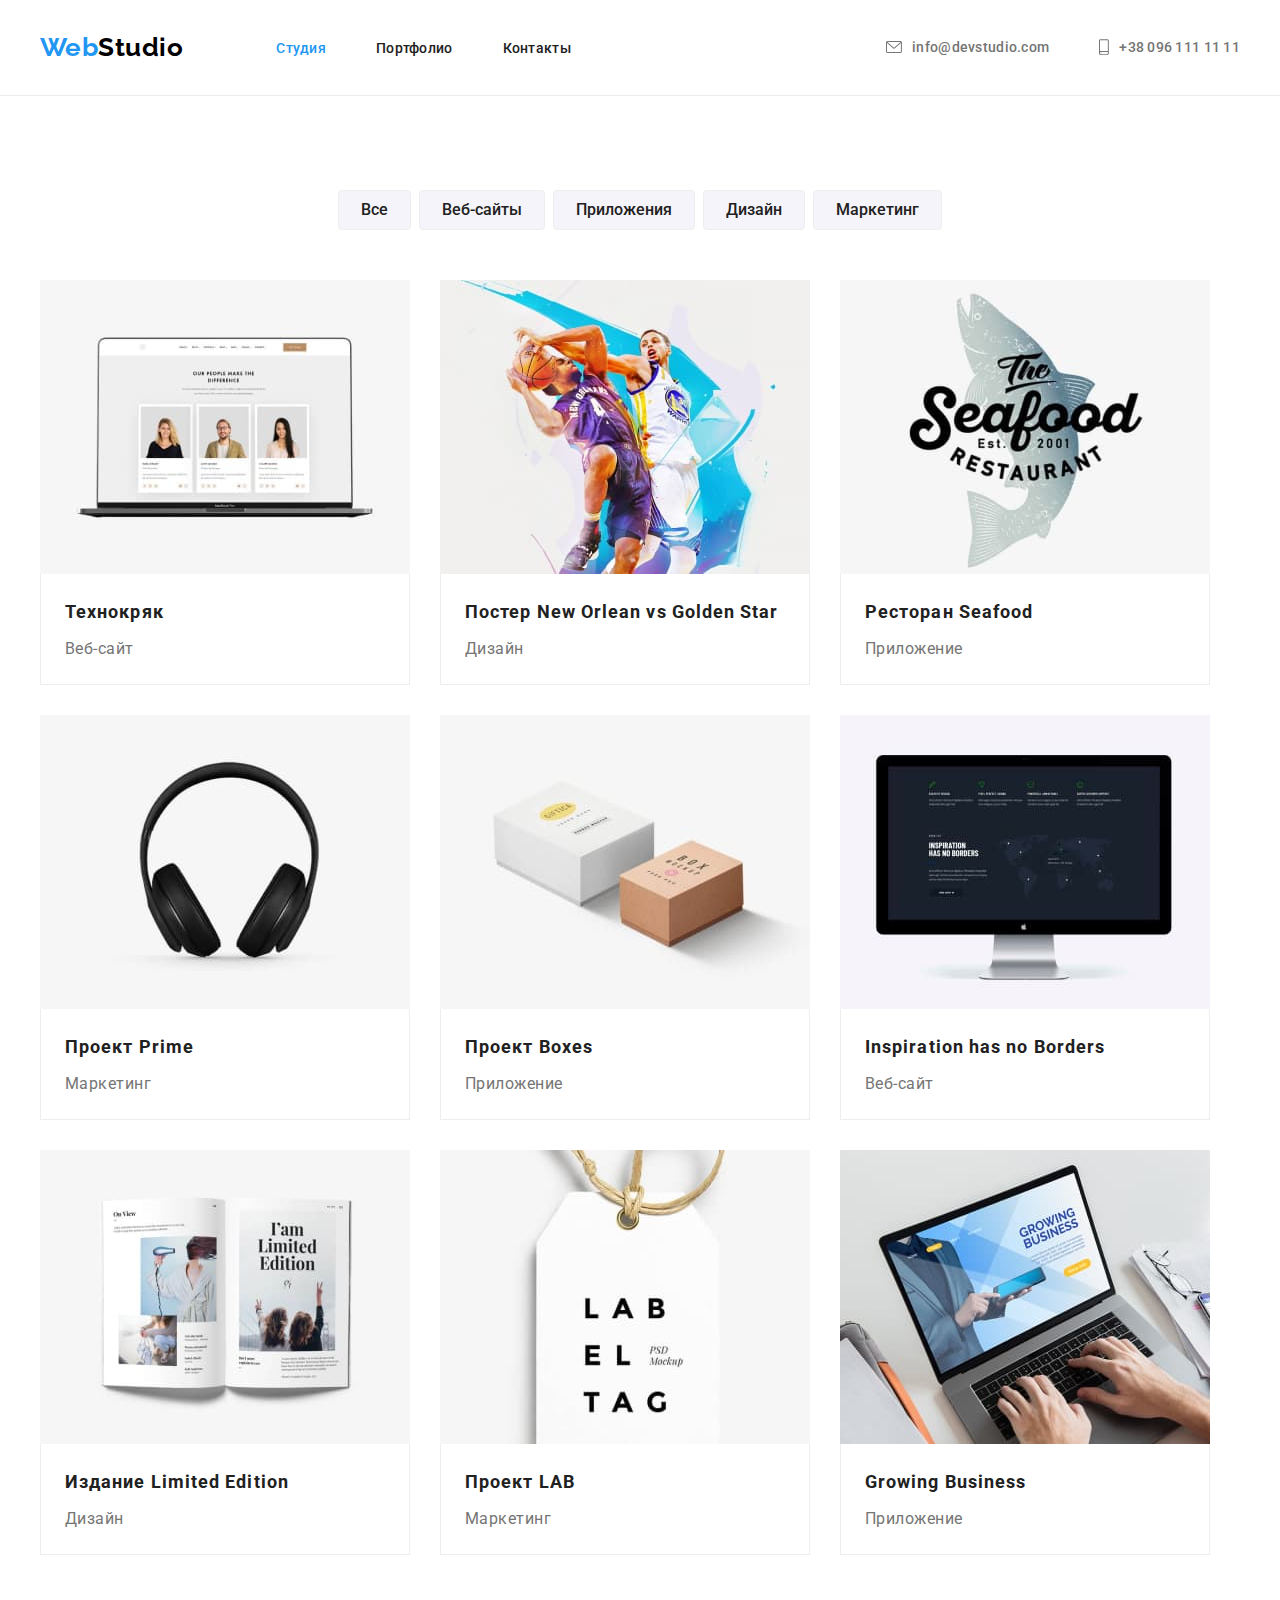
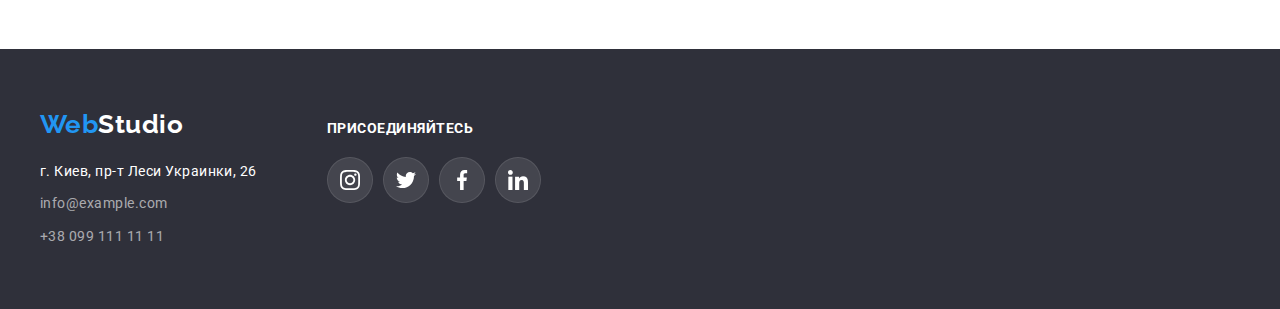
==== commit 3a391938: "deletes some mistaces" ====
--- a/portfolio.html
+++ b/portfolio.html
@@ -22,36 +22,45 @@
     <header class="header">
         <!--Навигация-->
         <div class="container-header wrapper">
-            <div class="main-nav">
-                <nav class="site-nav">
-                    <a href="./index.html" class="header-logo link">
-                        Web<span class="header-brand">Studio</span>
-                    </a>
-                    <ul class="header-nav list">
-                        <li class="header-list">
-                            <a href="./index.html" class="header-link link current">Студия</a>
-                        </li>
-                        <li class="header-list">
-                            <a href="./portfolio.html" class="header-link link">Портфолио</a>
-                        </li>
-                        <li class="header-list">
-                            <a href="" class="header-link">Контакты</a>
-                        </li>
-                    </ul>
-
-                </nav>
-            </div>
-
-            <div class="contact-links">
-                <ul class="list-link list">
-                    <li class="link-item">
-                        <a href="mailtu:info@devstudio.com" class="contact link" target="_blank">info@devstudio.com</a>
-                    </li>
-                    <li class="link-item">
-                        <a href="tel:+380961111111" class="contact link">+38 096 111 11 11</a>
+    
+            <nav class="site-nav">
+                <a href="./index.html" class="header-logo link">
+                    Web<span class="header-brand">Studio</span>
+                </a>
+                <ul class="header-nav list">
+                    <li class="header-list">
+                        <a href="./index.html" class="header-link link current">Студия</a>
+                    </li>
+                    <li class="header-list">
+                        <a href="./portfolio.html" class="header-link link">Портфолио</a>
+                    </li>
+                    <li class="header-list">
+                        <a href="" class="header-link">Контакты</a>
                     </li>
                 </ul>
-            </div>
+    
+            </nav>
+    
+    
+    
+            <ul class="list-link list">
+                <li class="link-item">
+    
+    
+                    <a href="mailtu:info@devstudio.com" class="contact link" target="_blank">
+                        <svg class="link-icon imail">
+                            <use href="./images/sprite.svg#icon-imail"></use>
+                        </svg>info@devstudio.com</a>
+    
+                </li>
+                <li class="link-item">
+    
+                    <a href="tel:+380961111111" class="contact link"><svg class="link-icon smartphone">
+                            <use href="./images/sprite.svg#icon-smartphone"></use>
+                        </svg>+38 096 111 11 11</a>
+                </li>
+            </ul>
+    
         </div>
     </header>
     <main>
--- a/css/style.css
+++ b/css/style.css
@@ -365,14 +365,6 @@
 .team-list {
   display: flex;
   flex-wrap: wrap;
-  margin-left: -30px;
-}
-
-.team-images:not(:nth-child(4n)) {
-  margin-right: 30px;
-}
-.team-images:not(:nth-last-child(-n + 4)) {
-  margin-bottom: 30px;
 }
 
 .team-images {
@@ -380,22 +372,23 @@
   box-shadow: 0px 1px 3px rgba(0, 0, 0, 0.12), 0px 1px 1px rgba(0, 0, 0, 0.14),
     0px 2px 1px rgba(0, 0, 0, 0.2);
   background-color: var(--wite-color);
-  margin-right: 30px;
   flex-basis: calc(100%-4 * 30px) / 4;
 }
 
 .team-img {
   margin-top: 0px;
 }
-.team-imail {
-  display: flex;
-  width: 20px;
-  height: 20px;
-  fill: currentColor;
-}
+
 .team-imagest-text {
   padding-top: 30px;
   padding-bottom: 30px;
+}
+
+.team-images:not(:nth-child(4n)) {
+  margin-right: 30px;
+}
+.team-images:not(:nth-last-child(-n + 4)) {
+  margin-bottom: 30px;
 }
 
 .team-item {
@@ -434,7 +427,12 @@
   justify-content: center;
   align-items: center;
 }
-
+.team-imail {
+  display: flex;
+  width: 20px;
+  height: 20px;
+  fill: currentColor;
+}
 .communication:focus,
 .communication:hover {
   color: var(--wite-color);
@@ -447,26 +445,12 @@
 
 .klients-list {
   display: flex;
-  margin-left: -30px;
 }
 .btn {
   width: 170px;
   height: 92px;
 }
 
-.btn:not(:last-child) {
-  margin-right: 30px;
-}
-
-.btn-klient:hover,
-.btn-klient:focus {
-  border: 1px solid var(--brand-color);
-  fill: var(--brand-color);
-}
-.btn-klient .communication-imail:hover,
-.btn-klient .communication-imail:focus {
-  fill: var(--brand-color);
-}
 .btn-klient {
   padding: 16px 32px;
   display: flex;
@@ -477,11 +461,22 @@
   background-position: center;
   color: var(--border-klient-color);
 }
+
+.btn:not(:last-child) {
+  margin-right: 30px;
+}
+
+.btn-klient:hover,
+.btn-klient:focus {
+  border: 1px solid var(--brand-color);
+  color: var(--brand-color);
+}
+
 .communication-imail {
   display: flex;
   width: 106px;
   height: 60px;
-  fill: var(--border-klient-color);
+  fill: currentColor;
   background-repeat: no-repeat;
   background-size: contain;
 }
@@ -524,6 +519,16 @@
 }
 .footer-relations {
   margin-right: 70px;
+}
+
+.footer-headline {
+  color: var(--wite-color);
+  text-transform: uppercase;
+  font-weight: 700;
+  font-size: 14px;
+  line-height: 1.14;
+  text-align: left;
+  margin-bottom: 20px;
 }
 
 .footer-imail-li:not(:last-child) {
@@ -600,12 +605,6 @@
   border-left: 1px solid var(--border-line-img);
   border-bottom: 1px solid var(--border-line-img);
   border-right: 1px solid var(--border-line-img);
-}
-
-.filter-img > .filter-item:hover,
-.filter-img > .filter-item:focus {
-  box-shadow: 0px 1px 1px rgba(0, 0, 0, 0.12), 0px 4px 4px rgba(0, 0, 0, 0.06),
-    1px 4px 6px rgba(0, 0, 0, 0.16);
 }
 
 .filter-img {
@@ -661,6 +660,11 @@
   background-color: var(--wite-color);
 }
 
-.fit-imail {
+.flt-imail {
   display: block;
 }
+.filter-item .flt-imail:hover,
+.filter-item .flt-imail:focus {
+  box-shadow: 0px 1px 1px rgba(0, 0, 0, 0.12), 0px 4px 4px rgba(0, 0, 0, 0.06),
+    1px 4px 6px rgba(0, 0, 0, 0.16);
+}
